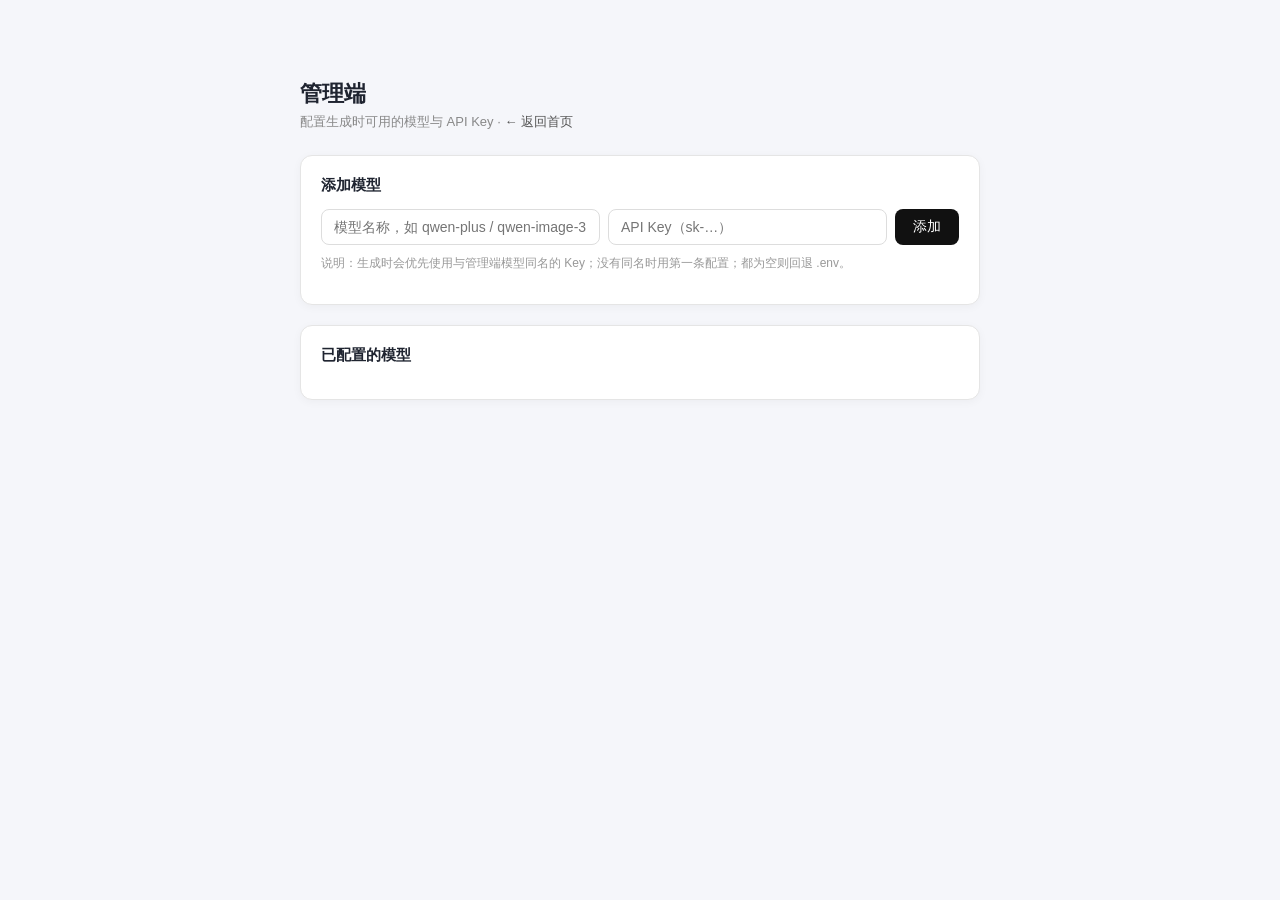
==== static/admin.html @ 6592910a "feat: 新增管理端（模型+API Key 配置，对象存储持久化），移除首页 API Key 输入框" ====
<!DOCTYPE html>
<html lang="zh-CN">
<head>
<meta charset="UTF-8" />
<meta name="viewport" content="width=device-width, initial-scale=1.0" />
<title>管理端 · 千问知识海报</title>
<link rel="stylesheet" href="/static/style.css" />
<style>
  body { padding: 24px; }
  .wrap { max-width: 720px; margin: 0 auto; }
  h1 { font-size: 22px; margin-bottom: 4px; }
  .sub { color: #888; font-size: 13px; margin-bottom: 24px; }
  .back { font-size: 13px; color: #555; text-decoration: none; }
  .back:hover { color: #000; }
  .card { background: #fff; border: 1px solid #e5e5e5; border-radius: 12px; padding: 20px; margin-bottom: 20px; }
  .card h2 { font-size: 15px; margin: 0 0 14px; }
  .form-row { display: flex; gap: 8px; flex-wrap: wrap; }
  .form-row input { flex: 1; min-width: 160px; padding: 9px 12px; border: 1px solid #ddd; border-radius: 8px; font-size: 14px; }
  .btn { background: #111; color: #fff; border: 0; border-radius: 8px; padding: 9px 18px; font-size: 14px; cursor: pointer; }
  .btn:hover { background: #333; }
  .btn.danger { background: #fff; color: #d33; border: 1px solid #f0c0c0; }
  .btn.danger:hover { background: #fdf2f2; }
  .empty { color: #999; font-size: 14px; padding: 12px 0; }
  table { width: 100%; border-collapse: collapse; font-size: 13px; }
  th, td { text-align: left; padding: 9px 8px; border-bottom: 1px solid #f0f0f0; vertical-align: middle; }
  th { color: #888; font-weight: 600; }
  .key-cell { font-family: ui-monospace, monospace; color: #666; }
  .badge { display: inline-block; background: #f3f3f3; border-radius: 6px; padding: 2px 8px; font-size: 12px; color: #444; }
  .hint { font-size: 12px; color: #999; margin-top: 8px; }
  .msg { font-size: 13px; margin-top: 10px; }
  .msg.ok { color: #1a7f37; }
  .msg.err { color: #d1242f; }
</style>
</head>
<body>
  <div class="wrap">
    <h1>管理端</h1>
    <div class="sub">配置生成时可用的模型与 API Key · <a class="back" href="/">← 返回首页</a></div>

    <div class="card">
      <h2>添加模型</h2>
      <form id="addForm" class="form-row">
        <input id="name" placeholder="模型名称，如 qwen-plus / qwen-image-3.0" required />
        <input id="api_key" type="password" placeholder="API Key（sk-…）" required autocomplete="off" />
        <button type="submit" class="btn">添加</button>
      </form>
      <div id="addMsg" class="msg"></div>
      <p class="hint">说明：生成时会优先使用与管理端模型同名的 Key；没有同名时用第一条配置；都为空则回退 .env。</p>
    </div>

    <div class="card">
      <h2>已配置的模型</h2>
      <div id="list"></div>
    </div>
  </div>

<script>
const $ = (id) => document.getElementById(id);

function mask(key) {
  if (!key) return "";
  return key.length <= 12 ? key.slice(0, 4) + "…" : key.slice(0, 6) + "…" + key.slice(-4);
}

async function load() {
  const r = await fetch("/api/admin/models");
  const data = await r.json();
  const list = $("list");
  if (!data.ok) { list.innerHTML = '<div class="empty">加载失败</div>'; return; }
  const models = data.models || [];
  if (!models.length) { list.innerHTML = '<div class="empty">还没有配置，先在上方添加一个模型。</div>'; return; }
  let html = '<table><thead><tr><th>模型名称</th><th>API Key</th><th>备注</th><th>创建时间</th><th></th></tr></thead><tbody>';
  for (const m of models) {
    html += `<tr>
      <td><span class="badge">${escapeHtml(m.name)}</span></td>
      <td class="key-cell">${mask(m.api_key)}</td>
      <td>${escapeHtml(m.remark || "")}</td>
      <td>${escapeHtml((m.created_at || "").slice(0, 19).replace("T", " "))}</td>
      <td><button class="btn danger" data-id="${m.id}" onclick="del(${m.id})">删除</button></td>
    </tr>`;
  }
  html += '</tbody></table>';
  list.innerHTML = html;
}

function escapeHtml(s) {
  return String(s).replace(/[&<>"']/g, c => ({ "&": "&amp;", "<": "&lt;", ">": "&gt;", '"': "&quot;", "'": "&#39;" }[c]));
}

$("addForm").addEventListener("submit", async (e) => {
  e.preventDefault();
  const name = $("name").value.trim();
  const api_key = $("api_key").value.trim();
  const msg = $("addMsg");
  if (!name || !api_key) { msg.className = "msg err"; msg.textContent = "模型名称和 API Key 必填"; return; }
  const r = await fetch("/api/admin/models", {
    method: "POST",
    headers: { "Content-Type": "application/json" },
    body: JSON.stringify({ name, api_key }),
  });
  const data = await r.json();
  if (data.ok) {
    msg.className = "msg ok"; msg.textContent = "已添加 " + name;
    $("name").value = ""; $("api_key").value = "";
    load();
  } else {
    msg.className = "msg err"; msg.textContent = data.error || "添加失败";
  }
});

async function del(id) {
  if (!confirm("确定删除这条配置？")) return;
  const r = await fetch("/api/admin/models/" + id, { method: "DELETE" });
  const data = await r.json();
  if (data.ok) load();
}

load();
</script>
</body>
</html>
---- static/style.css ----
* { box-sizing: border-box; }

:root {
  --bg: #f5f6fa;
  --card: #ffffff;
  --ink: #1f2430;
  --muted: #6b7280;
  --brand: #4f6ef7;
  --brand-dark: #3b54c8;
  --border: #e5e7eb;
  --error: #e5484d;
}

body {
  margin: 0;
  font-family: -apple-system, "Segoe UI", "PingFang SC", "Microsoft YaHei", sans-serif;
  background: var(--bg);
  color: var(--ink);
}

.wrap { max-width: 760px; margin: 0 auto; padding: 40px 20px 60px; }

.hero { text-align: center; margin-bottom: 28px; }
.hero h1 { font-size: 26px; margin: 0 0 8px; }
.hero p { color: var(--muted); line-height: 1.6; margin: 0; }
.hero code {
  background: #eef1ff;
  color: var(--brand-dark);
  padding: 1px 6px;
  border-radius: 5px;
  font-size: 13px;
}

.card {
  background: var(--card);
  border: 1px solid var(--border);
  border-radius: 14px;
  padding: 24px;
  margin-bottom: 20px;
  box-shadow: 0 2px 10px rgba(0, 0, 0, 0.04);
}

.tabs { display: flex; gap: 8px; margin-bottom: 16px; }

.panel { min-height: 154px; margin-bottom: 18px; }
.panel[data-panel="file"] { display: flex; }
.panel[data-panel="file"] .drop { flex: 1; }
.panel[data-panel="url"] { display: flex; align-items: center; }

.type-cards { display: flex; gap: 10px; margin-bottom: 20px; }
.type-card {
  flex: 1;
  text-align: left;
  cursor: pointer;
  border: 2px solid var(--border);
  border-radius: 12px;
  background: #fafbfc;
  padding: 12px 14px;
  display: flex;
  flex-direction: column;
  gap: 3px;
  transition: border-color 0.15s, background 0.15s;
}
.type-card:hover { border-color: #c7d2ff; }
.type-card.active { border-color: var(--brand); background: #f3f6ff; }
.tc-title { font-size: 15px; font-weight: 600; }
.tc-desc { font-size: 12px; color: var(--muted); }
.tc-tag {
  align-self: flex-start;
  margin-top: 4px;
  font-size: 11px;
  color: var(--brand-dark);
  background: #eef1ff;
  padding: 2px 8px;
  border-radius: 999px;
}

.tab {
  flex: 1;
  padding: 10px;
  border: 1px solid var(--border);
  border-radius: 9px;
  background: #fafbfc;
  color: var(--muted);
  cursor: pointer;
  font-size: 14px;
}
.tab.active {
  background: var(--brand);
  border-color: var(--brand);
  color: #fff;
  font-weight: 600;
}

.panel textarea,
.panel input[type="text"],
.options input[type="password"] {
  width: 100%;
  padding: 12px;
  border: 1px solid var(--border);
  border-radius: 9px;
  font-size: 14px;
  font-family: inherit;
  resize: vertical;
  background: #fff;
}
.panel textarea:focus,
.panel input:focus,
.options input:focus { outline: 2px solid #c7d2ff; border-color: var(--brand); }

.drop {
  display: flex;
  align-items: center;
  justify-content: center;
  padding: 34px 16px;
  border: 2px dashed #c7cdd9;
  border-radius: 9px;
  color: var(--muted);
  cursor: pointer;
  text-align: center;
  background: #fafbfc;
}
.drop:hover { border-color: var(--brand); color: var(--brand); }
.drop input { display: none; }

.options { display: flex; gap: 18px; margin: 20px 0; flex-wrap: wrap; align-items: flex-end; }
.opt { display: flex; flex-direction: column; gap: 6px; font-size: 13px; color: var(--muted); flex: 1 1 120px; min-width: 120px; }
.opt.grow { flex: 2 1 240px; min-width: 220px; }
.opt select,
.opt input {
  padding: 9px 10px;
  border: 1px solid var(--border);
  border-radius: 8px;
  background: #fff;
  font-size: 14px;
}

.actions { display: flex; gap: 10px; }
.actions .btn.primary { flex: 1; text-align: center; }
.btn {
  display: inline-block;
  padding: 11px 18px;
  border-radius: 9px;
  font-size: 14px;
  text-decoration: none;
  text-align: center;
  cursor: pointer;
  border: 1px solid var(--border);
  background: #fff;
  color: var(--ink);
}
.btn.primary {
  background: var(--brand);
  border-color: var(--brand);
  color: #fff;
  font-weight: 600;
}
.btn.primary:hover { background: var(--brand-dark); }
.btn:disabled { opacity: 0.6; cursor: not-allowed; }

.status { min-height: 22px; margin: 14px 0 0; font-size: 14px; color: var(--muted); }
.status.error { color: var(--error); }

.hidden { display: none !important; }

.result h2 { margin: 0 0 14px; font-size: 18px; }
.preview {
  max-height: 70vh;
  overflow: auto;
  border: 1px solid var(--border);
  border-radius: 10px;
  background: #111;
  margin-bottom: 16px;
}
.preview img { display: block; width: 100%; height: auto; }

.note { text-align: center; color: var(--muted); font-size: 13px; }
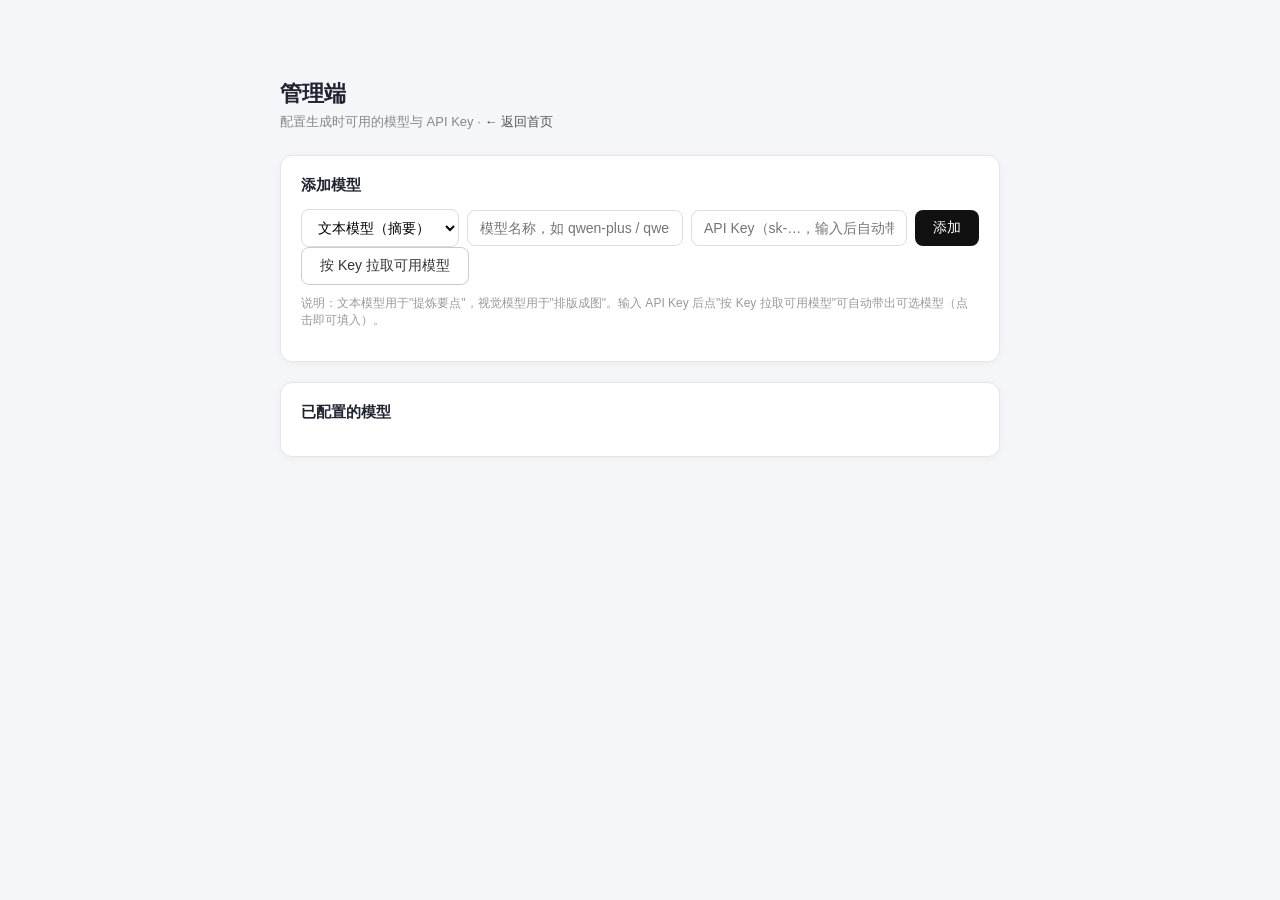
==== commit 1a3f7ba2: "feat: 管理端区分文本/视觉模型，支持按 Key 拉取可用模型列表 Coze-Commit-Type: user Coze-User-ID: 3823438650157753 Coze-Conve" ====
--- a/static/admin.html
+++ b/static/admin.html
@@ -7,29 +7,43 @@
 <link rel="stylesheet" href="/static/style.css" />
 <style>
   body { padding: 24px; }
-  .wrap { max-width: 720px; margin: 0 auto; }
+  .wrap { max-width: 760px; margin: 0 auto; }
   h1 { font-size: 22px; margin-bottom: 4px; }
   .sub { color: #888; font-size: 13px; margin-bottom: 24px; }
   .back { font-size: 13px; color: #555; text-decoration: none; }
   .back:hover { color: #000; }
   .card { background: #fff; border: 1px solid #e5e5e5; border-radius: 12px; padding: 20px; margin-bottom: 20px; }
   .card h2 { font-size: 15px; margin: 0 0 14px; }
-  .form-row { display: flex; gap: 8px; flex-wrap: wrap; }
-  .form-row input { flex: 1; min-width: 160px; padding: 9px 12px; border: 1px solid #ddd; border-radius: 8px; font-size: 14px; }
+  .form-row { display: flex; gap: 8px; flex-wrap: wrap; align-items: center; }
+  .form-row input, .form-row select { padding: 9px 12px; border: 1px solid #ddd; border-radius: 8px; font-size: 14px; }
+  .form-row input { flex: 1; min-width: 160px; }
+  .form-row select { background: #fff; }
   .btn { background: #111; color: #fff; border: 0; border-radius: 8px; padding: 9px 18px; font-size: 14px; cursor: pointer; }
   .btn:hover { background: #333; }
+  .btn.ghost { background: #fff; color: #333; border: 1px solid #ccc; }
+  .btn.ghost:hover { background: #f5f5f5; }
   .btn.danger { background: #fff; color: #d33; border: 1px solid #f0c0c0; }
   .btn.danger:hover { background: #fdf2f2; }
+  .btn:disabled { opacity: .5; cursor: not-allowed; }
   .empty { color: #999; font-size: 14px; padding: 12px 0; }
   table { width: 100%; border-collapse: collapse; font-size: 13px; }
   th, td { text-align: left; padding: 9px 8px; border-bottom: 1px solid #f0f0f0; vertical-align: middle; }
   th { color: #888; font-weight: 600; }
   .key-cell { font-family: ui-monospace, monospace; color: #666; }
   .badge { display: inline-block; background: #f3f3f3; border-radius: 6px; padding: 2px 8px; font-size: 12px; color: #444; }
+  .badge.text { background: #e8f0fe; color: #1a56db; }
+  .badge.vision { background: #fdf3e7; color: #c05621; }
   .hint { font-size: 12px; color: #999; margin-top: 8px; }
   .msg { font-size: 13px; margin-top: 10px; }
   .msg.ok { color: #1a7f37; }
   .msg.err { color: #d1242f; }
+  .model-pick { margin-top: 10px; border: 1px dashed #ddd; border-radius: 10px; padding: 12px; display: none; }
+  .model-pick.show { display: block; }
+  .model-pick h4 { margin: 0 0 8px; font-size: 13px; color: #666; }
+  .model-pick .tags { display: flex; flex-wrap: wrap; gap: 6px; max-height: 180px; overflow-y: auto; }
+  .model-pick .tag { border: 1px solid #e0e0e0; border-radius: 999px; padding: 4px 10px; font-size: 12px; color: #333; cursor: pointer; background: #fff; }
+  .model-pick .tag:hover { background: #f0f0f0; border-color: #aaa; }
+  .model-pick .loading { color: #999; font-size: 13px; }
 </style>
 </head>
 <body>
@@ -40,12 +54,18 @@
     <div class="card">
       <h2>添加模型</h2>
       <form id="addForm" class="form-row">
-        <input id="name" placeholder="模型名称，如 qwen-plus / qwen-image-3.0" required />
-        <input id="api_key" type="password" placeholder="API Key（sk-…）" required autocomplete="off" />
+        <select id="model_type" title="模型类型">
+          <option value="text">文本模型（摘要）</option>
+          <option value="vision">视觉模型（生图）</option>
+        </select>
+        <input id="name" placeholder="模型名称，如 qwen-plus / qwen-image-3.0" required autocomplete="off" />
+        <input id="api_key" type="password" placeholder="API Key（sk-…，输入后自动带出模型）" required autocomplete="off" />
         <button type="submit" class="btn">添加</button>
       </form>
+      <button id="pickBtn" type="button" class="btn ghost">按 Key 拉取可用模型</button>
+      <div id="pickBox" class="model-pick"></div>
       <div id="addMsg" class="msg"></div>
-      <p class="hint">说明：生成时会优先使用与管理端模型同名的 Key；没有同名时用第一条配置；都为空则回退 .env。</p>
+      <p class="hint">说明：文本模型用于"提炼要点"，视觉模型用于"排版成图"。输入 API Key 后点"按 Key 拉取可用模型"可自动带出可选模型（点击即可填入）。</p>
     </div>
 
     <div class="card">
@@ -56,6 +76,7 @@
 
 <script>
 const $ = (id) => document.getElementById(id);
+const TYPE_LABEL = { text: "文本", vision: "视觉" };
 
 function mask(key) {
   if (!key) return "";
@@ -69,9 +90,12 @@
   if (!data.ok) { list.innerHTML = '<div class="empty">加载失败</div>'; return; }
   const models = data.models || [];
   if (!models.length) { list.innerHTML = '<div class="empty">还没有配置，先在上方添加一个模型。</div>'; return; }
-  let html = '<table><thead><tr><th>模型名称</th><th>API Key</th><th>备注</th><th>创建时间</th><th></th></tr></thead><tbody>';
+  let html = '<table><thead><tr><th>类型</th><th>模型名称</th><th>API Key</th><th>备注</th><th>创建时间</th><th></th></tr></thead><tbody>';
   for (const m of models) {
+    const type = TYPE_LABEL[m.model_type] || "文本";
+    const cls = m.model_type === "vision" ? "vision" : "text";
     html += `<tr>
+      <td><span class="badge ${cls}">${type}</span></td>
       <td><span class="badge">${escapeHtml(m.name)}</span></td>
       <td class="key-cell">${mask(m.api_key)}</td>
       <td>${escapeHtml(m.remark || "")}</td>
@@ -87,8 +111,57 @@
   return String(s).replace(/[&<>"']/g, c => ({ "&": "&amp;", "<": "&lt;", ">": "&gt;", '"': "&quot;", "'": "&#39;" }[c]));
 }
 
+// 按 Key 拉取可用模型列表
+async function pickModels() {
+  const key = $("api_key").value.trim();
+  const box = $("pickBox");
+  if (!key) { box.className = "model-pick show"; box.innerHTML = '<div class="msg err">请先输入 API Key</div>'; return; }
+  box.className = "model-pick show";
+  box.innerHTML = '<div class="loading">正在拉取可用模型…</div>';
+  $("pickBtn").disabled = true;
+  try {
+    const r = await fetch("/api/models/list?api_key=" + encodeURIComponent(key));
+    const data = await r.json();
+    if (!data.ok) { box.innerHTML = '<div class="msg err">' + escapeHtml(data.error || data.detail || "拉取失败") + '</div>'; return; }
+    const curType = $("model_type").value;
+    const groups = [
+      { label: "文本模型（摘要）", key: "text" },
+      { label: "视觉模型（生图）", key: "vision" },
+    ];
+    box.innerHTML = groups.map(g => `
+      <h4>${g.label}（${(data[g.key] || []).length} 个）</h4>
+      <div class="tags">
+        ${(data[g.key] || []).map(id => `<button type="button" class="tag" data-model="${escapeHtml(id)}" data-type="${g.key}">${escapeHtml(id)}</button>`).join("")}
+      </div>`).join("");
+    box.querySelectorAll(".tag").forEach(tag => {
+      tag.addEventListener("click", () => {
+        $("name").value = tag.dataset.model;
+        $("model_type").value = tag.dataset.type;
+        tag.style.background = "#1a56db";
+        tag.style.color = "#fff";
+        $("addMsg").className = "msg ok";
+        $("addMsg").textContent = "已选择模型：" + tag.dataset.model;
+      });
+    });
+    // 若当前类型没有可选模型，自动提示切到另一组
+    const otherKey = curType === "text" ? "vision" : "text";
+    if (!(data[curType] || []).length && (data[otherKey] || []).length) {
+      $("addMsg").className = "msg";
+      $("addMsg").textContent = `当前类型「${curType === "text" ? "文本" : "视觉"}」无可用模型，已展示「${otherKey === "text" ? "文本" : "视觉"}」组，点击标签会自动切换类型。`;
+    }
+  } catch (e) {
+    box.innerHTML = '<div class="msg err">拉取失败：' + escapeHtml(e.message) + '</div>';
+  } finally {
+    $("pickBtn").disabled = false;
+  }
+}
+
+$("pickBtn").addEventListener("click", pickModels);
+$("api_key").addEventListener("keydown", (e) => { if (e.key === "Enter") pickModels(); });
+
 $("addForm").addEventListener("submit", async (e) => {
   e.preventDefault();
+  const model_type = $("model_type").value;
   const name = $("name").value.trim();
   const api_key = $("api_key").value.trim();
   const msg = $("addMsg");
@@ -96,15 +169,16 @@
   const r = await fetch("/api/admin/models", {
     method: "POST",
     headers: { "Content-Type": "application/json" },
-    body: JSON.stringify({ name, api_key }),
+    body: JSON.stringify({ name, api_key, model_type }),
   });
   const data = await r.json();
   if (data.ok) {
-    msg.className = "msg ok"; msg.textContent = "已添加 " + name;
+    msg.className = "msg ok"; msg.textContent = "已添加 " + (model_type === "text" ? "文本" : "视觉") + "模型 " + name;
     $("name").value = ""; $("api_key").value = "";
+    $("pickBox").className = "model-pick";
     load();
   } else {
-    msg.className = "msg err"; msg.textContent = data.error || "添加失败";
+    msg.className = "msg err"; msg.textContent = data.detail || data.error || "添加失败";
   }
 });
 
